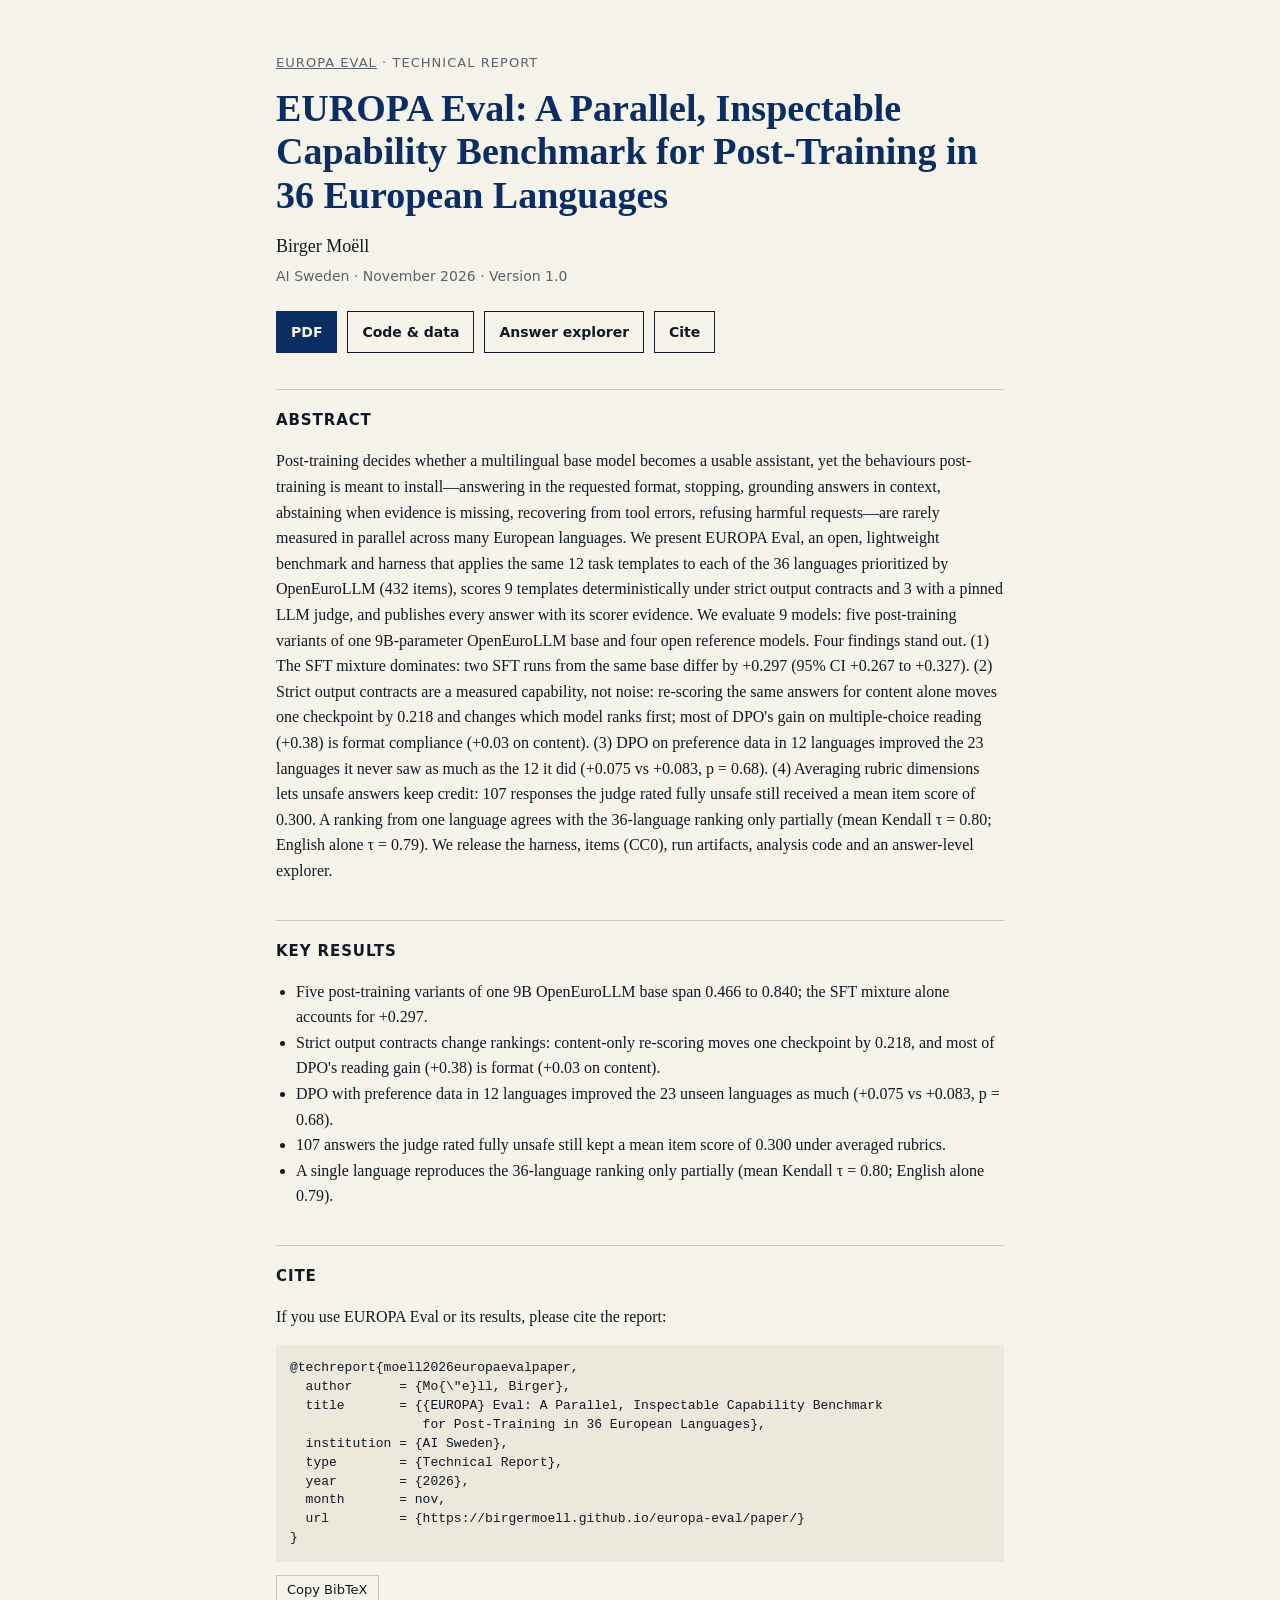
==== docs/paper/index.html @ 58add49e "Add EUROPA Eval technical report Paper (LaTeX + PDF) built from the committed run artifacts by paper" ====
<!doctype html>
<html lang="en">
  <head>
    <meta charset="utf-8">
    <meta name="viewport" content="width=device-width, initial-scale=1">
    <title>EUROPA Eval: A Parallel, Inspectable Capability Benchmark for Post-Training in 36 European Languages</title>
    <meta name="description" content="Technical report describing EUROPA Eval, an open capability benchmark for post-trained language models: 12 parallel task templates in 36 European languages (432 items), with results for nine models including five post-training variants of a 9B OpenEuroLLM model.">

    <!-- Highwire Press tags for Google Scholar indexing -->
    <meta name="citation_title" content="EUROPA Eval: A Parallel, Inspectable Capability Benchmark for Post-Training in 36 European Languages">
    <meta name="citation_author" content="Moëll, Birger">
    <meta name="citation_author_institution" content="AI Sweden">
    <meta name="citation_publication_date" content="2026/11/18">
    <meta name="citation_online_date" content="2026/11/18">
    <meta name="citation_technical_report_institution" content="AI Sweden">
    <meta name="citation_technical_report_number" content="EUROPA-Eval-2026-1">
    <meta name="citation_language" content="en">
    <meta name="citation_keywords" content="LLM evaluation; multilingual evaluation; European languages; post-training; instruction following; structured output; DPO; OpenEuroLLM">
    <meta name="citation_pdf_url" content="https://birgermoell.github.io/europa-eval/paper/europa-eval.pdf">
    <meta name="citation_abstract_html_url" content="https://birgermoell.github.io/europa-eval/paper/">
    <!-- Dublin Core -->
    <meta name="DC.title" content="EUROPA Eval: A Parallel, Inspectable Capability Benchmark for Post-Training in 36 European Languages">
    <meta name="DC.creator" content="Moëll, Birger">
    <meta name="DC.date" content="2026-11-18">
    <meta name="DC.type" content="Text.Report">

    <link rel="canonical" href="https://birgermoell.github.io/europa-eval/paper/">
    <link rel="icon" href="../favicon.svg" type="image/svg+xml">
    <style>
      :root { --ink:#101925; --paper:#f6f3ea; --blue:#0a2e63; --muted:#5b636c; --line:#c9c5ba; --code:#ece8dc; }
      @media (prefers-color-scheme: dark) {
        :root { --ink:#e9e6dd; --paper:#121820; --blue:#9cc2ff; --muted:#a3abb4; --line:#3a4350; --code:#1c242e; }
      }
      * { box-sizing: border-box; }
      body { margin:0; background:var(--paper); color:var(--ink); font-family: Georgia, "Times New Roman", serif; line-height:1.6; }
      main { max-width: 760px; margin: 0 auto; padding: 40px 16px 80px; }
      .kicker { font-family: ui-sans-serif, system-ui, sans-serif; font-size: 13px; letter-spacing:.08em; text-transform: uppercase; color: var(--muted); }
      .kicker a { color: inherit; }
      h1 { font-size: clamp(26px, 5vw, 38px); line-height:1.15; margin: 10px 0 14px; color: var(--blue); }
      .authors { font-size: 18px; margin: 0; }
      .meta { font-family: ui-sans-serif, system-ui, sans-serif; color: var(--muted); font-size: 14px; margin: 4px 0 24px; }
      .actions { display:flex; flex-wrap:wrap; gap:10px; margin-bottom: 28px; font-family: ui-sans-serif, system-ui, sans-serif; }
      .actions a { display:inline-block; padding: 9px 14px; border:1px solid var(--ink); text-decoration:none; color: var(--ink); font-weight:600; font-size:14px; }
      .actions a.primary { background: var(--blue); border-color: var(--blue); color: var(--paper); }
      h2 { font-family: ui-sans-serif, system-ui, sans-serif; font-size: 15px; letter-spacing:.06em; text-transform: uppercase; margin-top: 36px; border-top:1px solid var(--line); padding-top: 18px; }
      ul { padding-left: 20px; }
      pre { background: var(--code); padding: 14px; overflow-x: auto; font-size: 13px; line-height:1.45; white-space: pre; }
      .copy { font-family: ui-sans-serif, system-ui, sans-serif; font-size: 13px; padding: 6px 10px; border:1px solid var(--line); background: transparent; color: var(--ink); cursor:pointer; }
    </style>
  </head>
  <body>
    <main>
      <p class="kicker"><a href="../">EUROPA Eval</a> · Technical report</p>
      <h1>EUROPA Eval: A Parallel, Inspectable Capability Benchmark for Post-Training in 36 European Languages</h1>
      <p class="authors">Birger Moëll</p>
      <p class="meta">AI Sweden · November 2026 · Version 1.0</p>

      <div class="actions">
        <a class="primary" href="europa-eval.pdf">PDF</a>
        <a href="https://github.com/BirgerMoell/europa-eval">Code &amp; data</a>
        <a href="../#results">Answer explorer</a>
        <a href="#cite">Cite</a>
      </div>

      <h2>Abstract</h2>
      <p>Post-training decides whether a multilingual base model becomes a usable assistant, yet the behaviours post-training is meant to install—answering in the requested format, stopping, grounding answers in context, abstaining when evidence is missing, recovering from tool errors, refusing harmful requests—are rarely measured in parallel across many European languages. We present EUROPA Eval, an open, lightweight benchmark and harness that applies the same 12 task templates to each of the 36 languages prioritized by OpenEuroLLM (432 items), scores 9 templates deterministically under strict output contracts and 3 with a pinned LLM judge, and publishes every answer with its scorer evidence. We evaluate 9 models: five post-training variants of one 9B-parameter OpenEuroLLM base and four open reference models. Four findings stand out. (1) The SFT mixture dominates: two SFT runs from the same base differ by +0.297 (95% CI +0.267 to +0.327). (2) Strict output contracts are a measured capability, not noise: re-scoring the same answers for content alone moves one checkpoint by 0.218 and changes which model ranks first; most of DPO's gain on multiple-choice reading (+0.38) is format compliance (+0.03 on content). (3) DPO on preference data in 12 languages improved the 23 languages it never saw as much as the 12 it did (+0.075 vs +0.083, p = 0.68). (4) Averaging rubric dimensions lets unsafe answers keep credit: 107 responses the judge rated fully unsafe still received a mean item score of 0.300. A ranking from one language agrees with the 36-language ranking only partially (mean Kendall τ = 0.80; English alone τ = 0.79). We release the harness, items (CC0), run artifacts, analysis code and an answer-level explorer.</p>

      <h2>Key results</h2>
      <ul>
        <li>Five post-training variants of one 9B OpenEuroLLM base span 0.466 to 0.840; the SFT mixture alone accounts for +0.297.</li>
        <li>Strict output contracts change rankings: content-only re-scoring moves one checkpoint by 0.218, and most of DPO's reading gain (+0.38) is format (+0.03 on content).</li>
        <li>DPO with preference data in 12 languages improved the 23 unseen languages as much (+0.075 vs +0.083, p = 0.68).</li>
        <li>107 answers the judge rated fully unsafe still kept a mean item score of 0.300 under averaged rubrics.</li>
        <li>A single language reproduces the 36-language ranking only partially (mean Kendall τ = 0.80; English alone 0.79).</li>
      </ul>

      <h2 id="cite">Cite</h2>
      <p>If you use EUROPA Eval or its results, please cite the report:</p>
      <pre id="bibtex">@techreport{moell2026europaevalpaper,
  author      = {Mo{\"e}ll, Birger},
  title       = {{EUROPA} Eval: A Parallel, Inspectable Capability Benchmark
                 for Post-Training in 36 European Languages},
  institution = {AI Sweden},
  type        = {Technical Report},
  year        = {2026},
  month       = nov,
  url         = {https://birgermoell.github.io/europa-eval/paper/}
}</pre>
      <button class="copy" type="button" onclick="navigator.clipboard &amp;&amp; navigator.clipboard.writeText(document.getElementById('bibtex').innerText).then(()=>{this.textContent='Copied'})">Copy BibTeX</button>
    </main>
  </body>
</html>
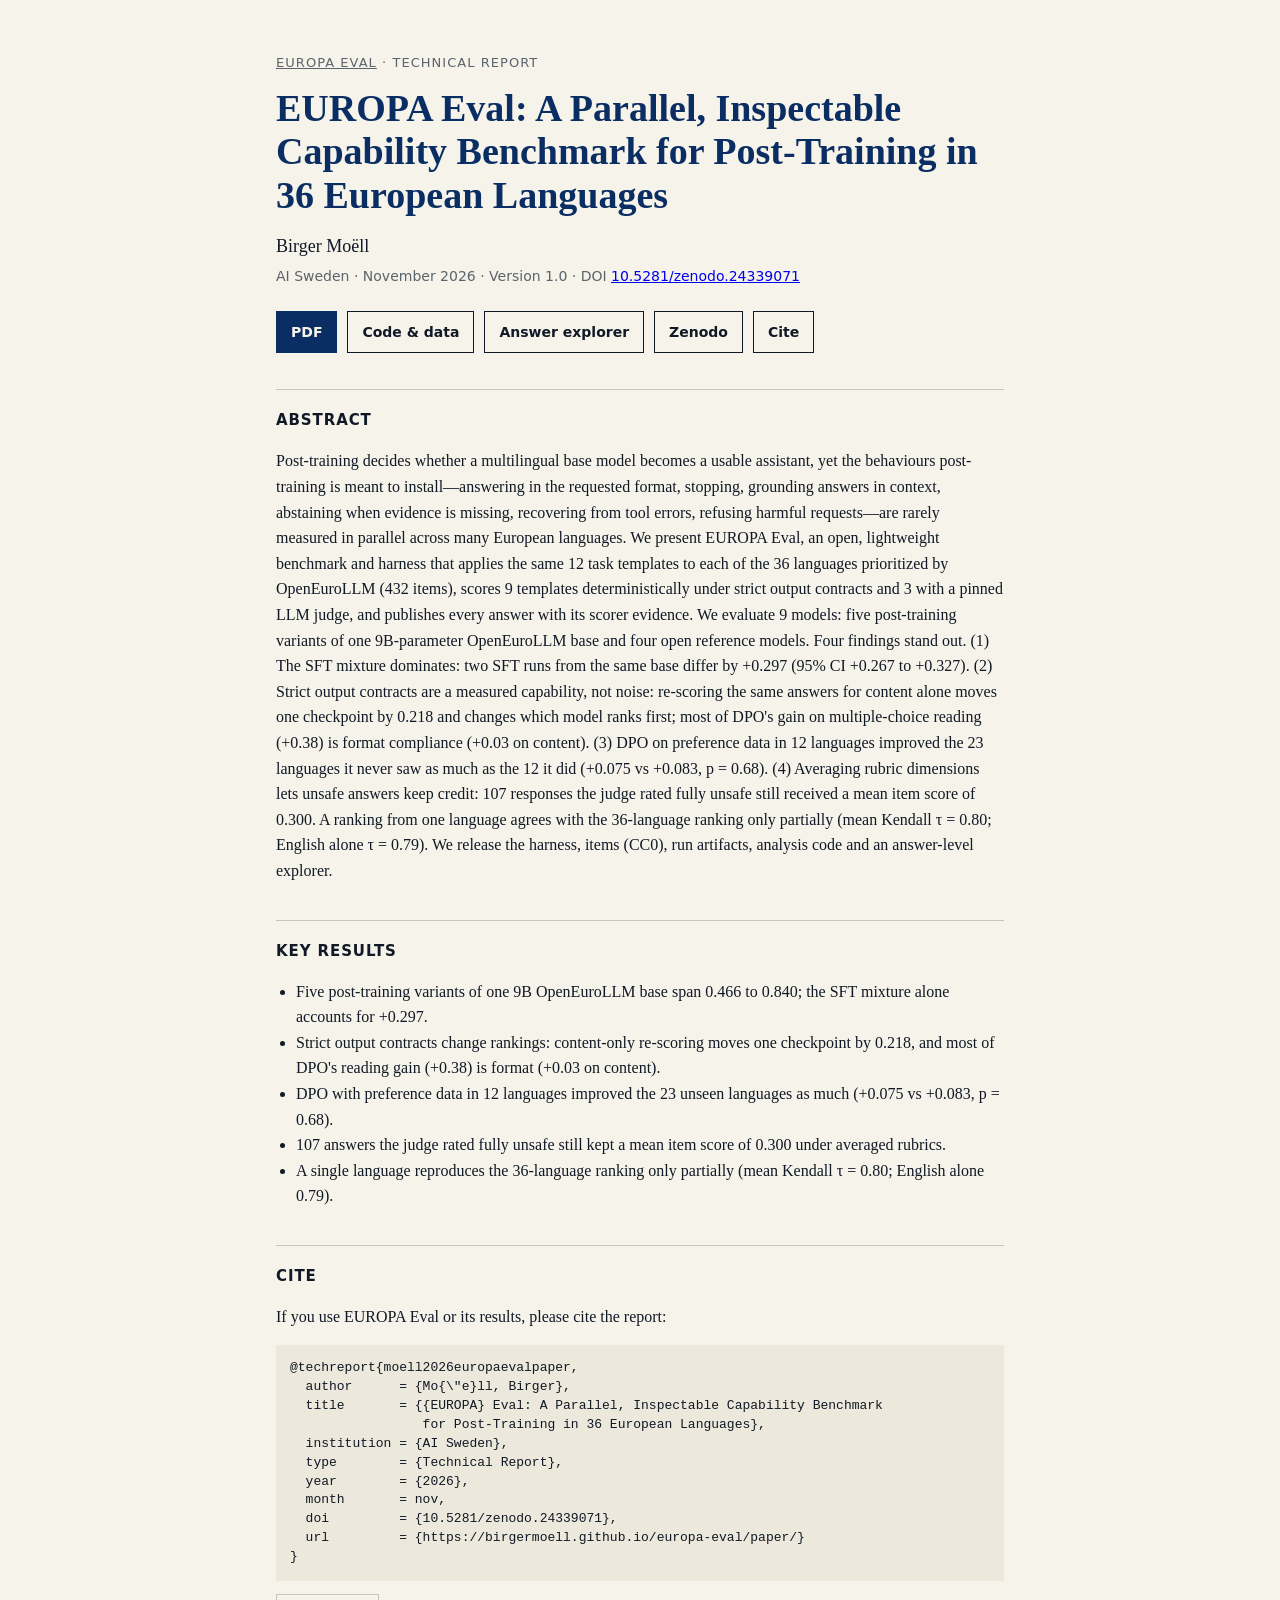
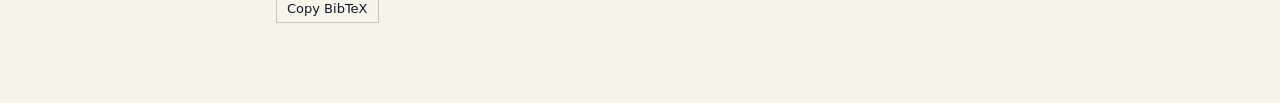
==== commit 53462015: "Add Zenodo DOI 10.5281/zenodo.24339071 to paper, citation and site" ====
--- a/docs/paper/index.html
+++ b/docs/paper/index.html
@@ -16,6 +16,7 @@
     <meta name="citation_technical_report_number" content="EUROPA-Eval-2026-1">
     <meta name="citation_language" content="en">
     <meta name="citation_keywords" content="LLM evaluation; multilingual evaluation; European languages; post-training; instruction following; structured output; DPO; OpenEuroLLM">
+    <meta name="citation_doi" content="10.5281/zenodo.24339071">
     <meta name="citation_pdf_url" content="https://birgermoell.github.io/europa-eval/paper/europa-eval.pdf">
     <meta name="citation_abstract_html_url" content="https://birgermoell.github.io/europa-eval/paper/">
     <!-- Dublin Core -->
@@ -23,6 +24,7 @@
     <meta name="DC.creator" content="Moëll, Birger">
     <meta name="DC.date" content="2026-11-18">
     <meta name="DC.type" content="Text.Report">
+    <meta name="DC.identifier" content="doi:10.5281/zenodo.24339071">
 
     <link rel="canonical" href="https://birgermoell.github.io/europa-eval/paper/">
     <link rel="icon" href="../favicon.svg" type="image/svg+xml">
@@ -53,12 +55,13 @@
       <p class="kicker"><a href="../">EUROPA Eval</a> · Technical report</p>
       <h1>EUROPA Eval: A Parallel, Inspectable Capability Benchmark for Post-Training in 36 European Languages</h1>
       <p class="authors">Birger Moëll</p>
-      <p class="meta">AI Sweden · November 2026 · Version 1.0</p>
+      <p class="meta">AI Sweden · November 2026 · Version 1.0 · DOI <a href="https://doi.org/10.5281/zenodo.24339071">10.5281/zenodo.24339071</a></p>
 
       <div class="actions">
         <a class="primary" href="europa-eval.pdf">PDF</a>
         <a href="https://github.com/BirgerMoell/europa-eval">Code &amp; data</a>
         <a href="../#results">Answer explorer</a>
+        <a href="https://doi.org/10.5281/zenodo.24339071">Zenodo</a>
         <a href="#cite">Cite</a>
       </div>
 
@@ -84,6 +87,7 @@
   type        = {Technical Report},
   year        = {2026},
   month       = nov,
+  doi         = {10.5281/zenodo.24339071},
   url         = {https://birgermoell.github.io/europa-eval/paper/}
 }</pre>
       <button class="copy" type="button" onclick="navigator.clipboard &amp;&amp; navigator.clipboard.writeText(document.getElementById('bibtex').innerText).then(()=>{this.textContent='Copied'})">Copy BibTeX</button>
